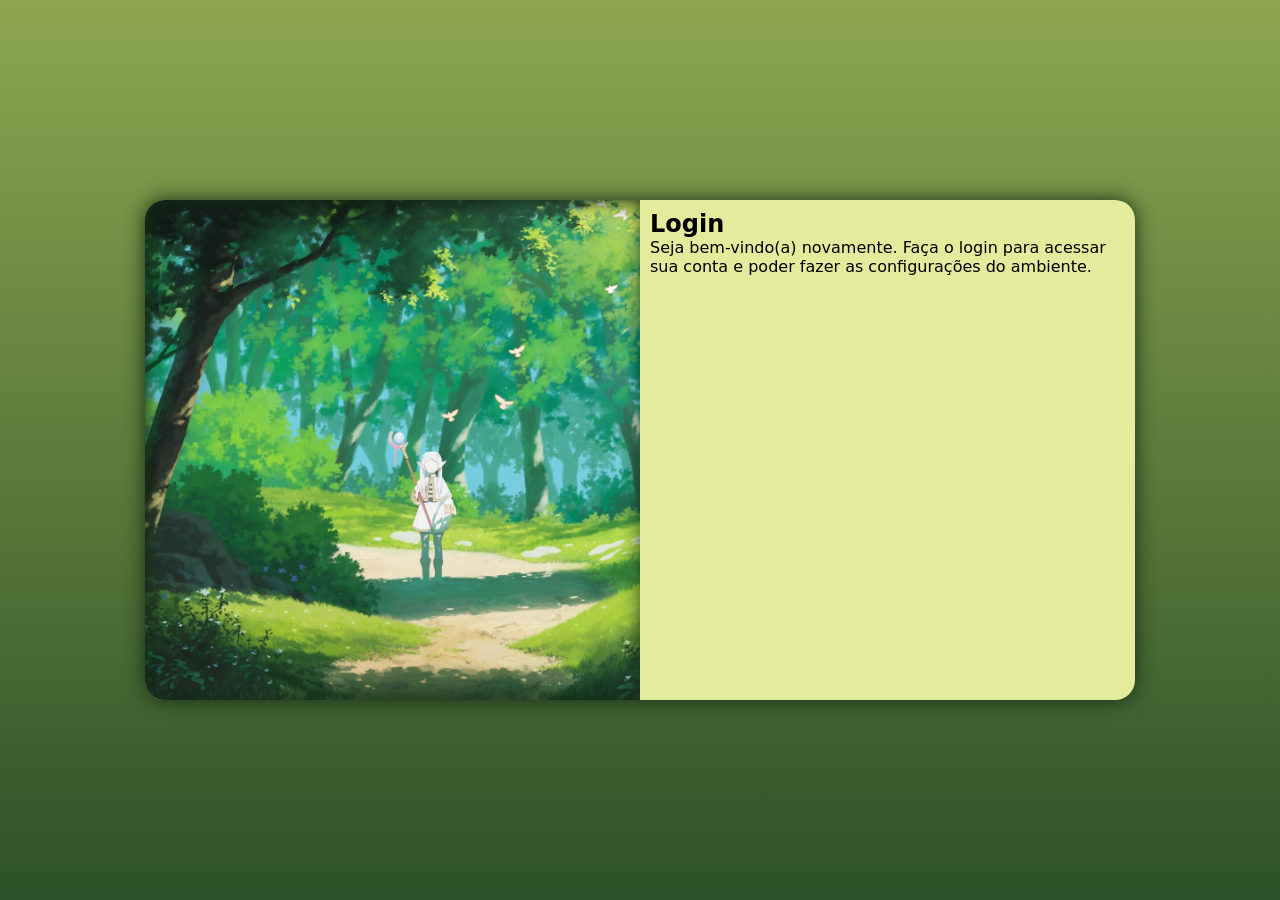
==== index.html @ 9d3982e8 "add html e css" ====
<!DOCTYPE html>
<html lang="pt-br">
<head>
    <meta charset="UTF-8">
    <meta name="viewport" content="width=device-width, initial-scale=1.0">
    <link rel="stylesheet" href="estilos/style.css">
    <link rel="stylesheet" href="estilos/media-query.css">
    <title>Login</title>
</head>
<body>
    <main>
        <section id="login">
            <div id="imagem">

            </div>
            <div id="formulario">
                <h1>Login</h1>
                <p>Seja  bem-vindo(a) novamente. Faça o login para acessar sua conta e poder fazer as configurações do ambiente.</p>

                <form action="login.php" method="post">

                </form>
            </div>
        </section>
    </main>
</body>
</html>
---- estilos/style.css ----
* {
    font-family: system-ui, -apple-system, BlinkMacSystemFont, 'Segoe UI', Roboto, Oxygen, Ubuntu, Cantarell, 'Open Sans', 'Helvetica Neue', sans-serif;
    margin: 0px;
    padding: 0px;
    box-sizing: border-box;
}

html {
    height: 100%;
}

body {
    background-color:#537B2F;
    width: 100%;
    height: 100vh;
}

main {
    display: flex;
    justify-content: center;
    align-items: center;
    width: 90%;
    height: 100vh;
    margin: auto;
}

section#login {
    background-color: #E4EB9C;
    width: 250px;
    height: 500px;
    border-radius: 20px;
    overflow: hidden;
    box-shadow: 0px 0px 20px #142C14;
    transition: width 1s, height 1s;
    transition-timing-function: ease;
}

section#login > div#imagem {
    display: block;
    background: url('../img/freiren.jpeg') no-repeat;
    background-size: cover;
    background-position: center;
    height: 200px;
    box-shadow: inset 2px 2px 20px #142C14;
}

section#login > div#formulario {
    display: block;
    padding: 10px;
}
---- estilos/media-query.css ----
/* Typical Device Breakpoints
Mobile (Celular)	Até 576px (ou 480px)
Tablets / Celular Deitado	De 576px até 768px
Tablets Grandes	De 768px até 992px
Desktop (Computador)	De 992px até 1200px
Grandes Telas (Monitores)	Acima de 1200px
*/

@media screen and (min-width: 576px) {
    body {
        background-image: linear-gradient(to top, #2D5128, #8DA750);
    }
    
    section#login {
        width: 90%;
    }

    section#login > div#imagem {
        float: left;
        width: 30%;
        height: 100%;
    }

    section#login > div#formulario {
        float: right;
        width: 70%;
    }
}

@media screen and (min-width: 992px) {
    section#login {
        width: 990px;
    }

    section#login > div#imagem {
        float: left;
        width: 50%;
        height: 100%;
    }

    section#login > div#formulario {
        float: right;
        width: 50%;
    }
}
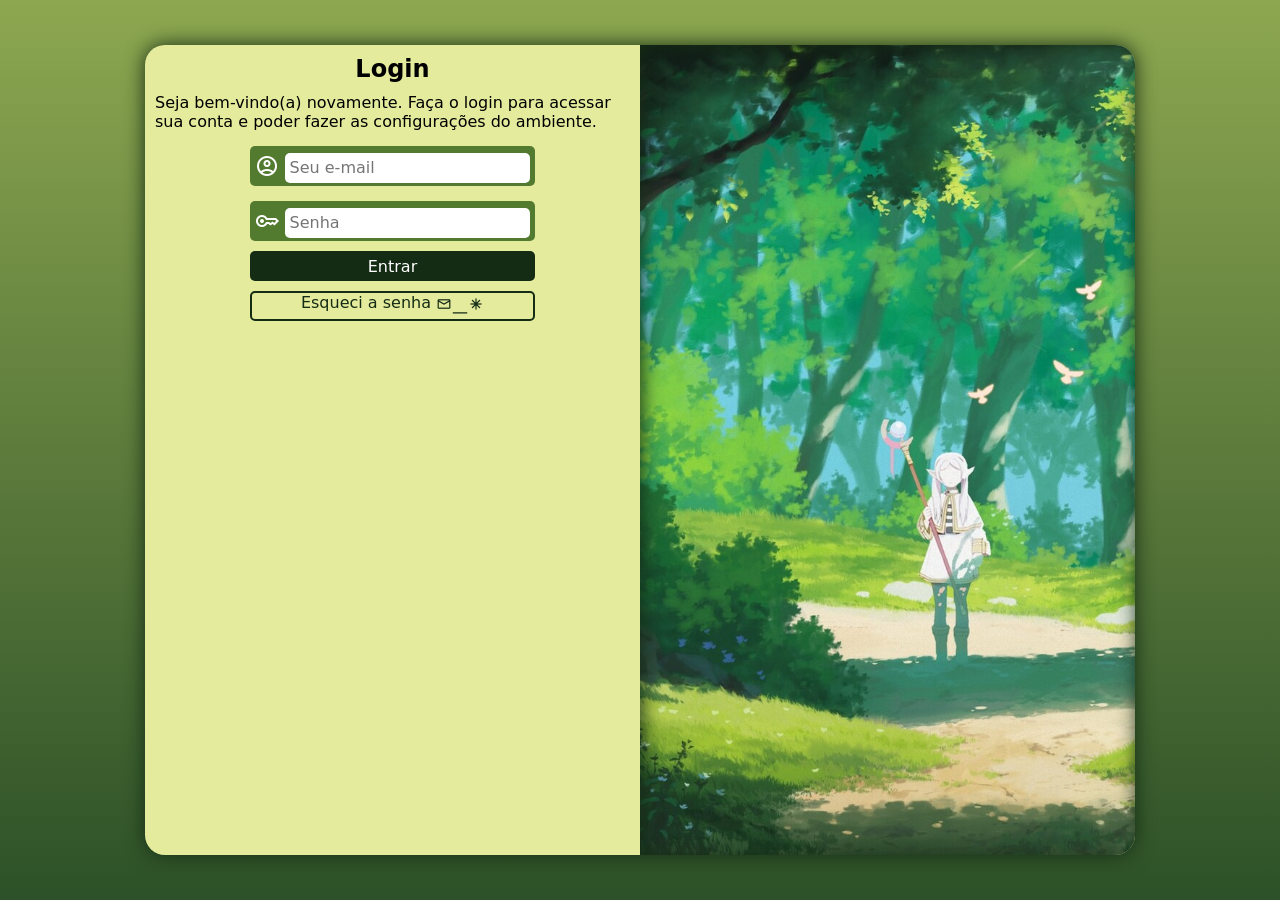
==== commit e65bddf4: "finalizado" ====
--- a/index.html
+++ b/index.html
@@ -3,6 +3,7 @@
 <head>
     <meta charset="UTF-8">
     <meta name="viewport" content="width=device-width, initial-scale=1.0">
+    <link rel="stylesheet" href="http://fonts.googleapis.com/css2?family=Material+Symbols+Outlined"/>
     <link rel="stylesheet" href="estilos/style.css">
     <link rel="stylesheet" href="estilos/media-query.css">
     <title>Login</title>
@@ -17,8 +18,19 @@
                 <h1>Login</h1>
                 <p>Seja  bem-vindo(a) novamente. Faça o login para acessar sua conta e poder fazer as configurações do ambiente.</p>
 
-                <form action="login.php" method="post">
-
+                <form action="login.php" method="post" autocomplete="on">
+                    <div class="campo">
+                        <span class="material-symbols-outlined"> account_circle </span>
+                        <input type="email" name="login" id="ilogin" placeholder="Seu e-mail" autocomplete="email" required maxlength="30">
+                        <label for="ilogin">Login</label>
+                    </div>
+                    <div class="campo">
+                        <span class="material-symbols-outlined"> key </span>
+                        <input type="password" name="senha" id="isenha" placeholder="Senha" autocomplete="current-password" required minlength="8" maxlength="15">
+                        <label for="isenha">Senha</label>
+                    </div>
+                    <input type="submit" value="Entrar">
+                    <a href="esqueci.html" class="botao">Esqueci a senha <span class="material-symbols-outlined">mail_asterisk</span></a>
                 </form>
             </div>
         </section>
--- a/estilos/style.css
+++ b/estilos/style.css
@@ -27,7 +27,8 @@
 section#login {
     background-color: #E4EB9C;
     width: 250px;
-    height: 500px;
+    min-height: 500px;
+    height: none;
     border-radius: 20px;
     overflow: hidden;
     box-shadow: 0px 0px 20px #142C14;
@@ -47,4 +48,98 @@
 section#login > div#formulario {
     display: block;
     padding: 10px;
-}+}
+
+div#formulario > h1 {
+    text-align: center;
+    margin-bottom: 10px;
+}
+
+form > div.campo {
+    background-color: #537B2F;
+    display: block;
+    width: 100%;
+    height: 40px;
+    border-radius: 5px;
+    margin: 5px 0px;
+    text-align: center;
+}
+
+div.campo label {
+    display: none; 
+}
+
+form > input[type=submit] {
+    display: block;
+    font-size: 1em;
+    width: 100%;
+    height: 30px;
+    background-color: #142C14;
+    color: #ffffff;
+    margin-top: 10px;
+    margin-bottom: 5px;
+    border-radius: 5px;
+    border: none;
+    cursor: pointer;
+}
+
+div.campo {
+    color: white;
+    width: 40px;
+    padding: 5px;
+}
+
+div.campo > input {
+    background-color: #ffffff;
+    font-size: 1em;
+    width: calc(100% - 30px);
+    border: none;
+    transform: translateY(-2px);
+    height: 100%;
+    border-radius: 5px;
+}
+
+div.campo input {
+    padding-left: 5px;
+}
+
+div.campo > span.material-symbols-outlined {
+    transform: translateY(3px);
+}
+
+form > input[type=submit]:hover {
+    background-color: #537B2F;
+} 
+
+form > a.botao {
+    display: block;
+    text-align: center;
+    font-size: 1em;
+    width: 100%;
+    height: 30px;
+    background-color: #E4EB9C;
+    border: 2px solid #142C14;
+    border-radius: 5px;
+    color: #142C14;
+    text-decoration: none;
+}
+
+form > a.botao:hover {
+    background-color: #142C14;
+    color: white;
+}
+
+form > a.botao > span {
+    font-size: 1em;
+    vertical-align: -4px;
+}
+
+div#naoFiz {
+    display: flex;
+    justify-content: center;
+    align-items: center;  
+    height: 100vh;
+    font-size: 5em;
+    color: #E4EB9C;
+    text-shadow: 2px 2px 2px #142C14;
+}      
--- a/estilos/media-query.css
+++ b/estilos/media-query.css
@@ -6,40 +6,101 @@
 Grandes Telas (Monitores)	Acima de 1200px
 */
 
-@media screen and (min-width: 576px) {
-    body {
-        background-image: linear-gradient(to top, #2D5128, #8DA750);
-    }
-    
+/* Celular DEITADO (landscape) */
+@media screen and (max-width: 768px) and (orientation: landscape) {
     section#login {
         width: 90%;
+        height: auto;       /* deixa crescer conforme conteúdo */
+        min-height: 280px;
+        display: flex;
+        flex-direction: row;
+        overflow: hidden;
     }
 
     section#login > div#imagem {
-        float: left;
-        width: 30%;
+        float: none;
+        flex: 0 0 40%;
+        height: auto;
+        min-height: 280px;
+    }
+
+    section#login > div#formulario {
+        float: none;
+        flex: 1;
+        overflow-y: auto;   /* scroll se o conteúdo não couber */
+        padding: 16px;
+    }
+}
+
+/* Tablet / telas médias */
+@media screen and (min-width: 576px) and (orientation: portrait) {
+    body {
+        background-image: linear-gradient(to top, #2D5128, #8DA750);
+        background-attachment: fixed;
+        background-size: cover;
+        background-repeat: no-repeat;
+    }
+
+    section#login {
+        width: 90%;
+        height: 90vh;
+        display: flex;
+        flex-direction: row;
+    }
+
+    section#login > div#imagem {
+        float: none;
+        flex: 0 0 30%;
         height: 100%;
     }
 
     section#login > div#formulario {
-        float: right;
-        width: 70%;
+        float: none;
+        flex: 1;
     }
 }
 
+/* Desktop */
 @media screen and (min-width: 992px) {
+    body {
+        background-image: linear-gradient(to top, #2D5128, #8DA750);
+        background-attachment: fixed;
+        background-size: cover;
+        background-repeat: no-repeat;
+    }
+
     section#login {
         width: 990px;
+        height: 90vh;
+        display: flex;
+        flex-direction: row-reverse;
     }
 
     section#login > div#imagem {
-        float: left;
-        width: 50%;
+        float: none;
+        flex: 0 0 50%;
         height: 100%;
     }
 
     section#login > div#formulario {
-        float: right;
-        width: 50%;
+        float: none;
+        flex: 1;
+    }
+
+    form > div.campo {
+        width: 60%;
+        margin: auto;
+        margin-top: 15px;
+    }
+    form > a.botao {
+        width: 60%;
+        margin: auto;
+        margin-top: 10px;
+    }
+
+    form > input[type=submit] {
+        width: 60%;
+        margin: auto;
+        margin-top: 10px;
     }
 }
